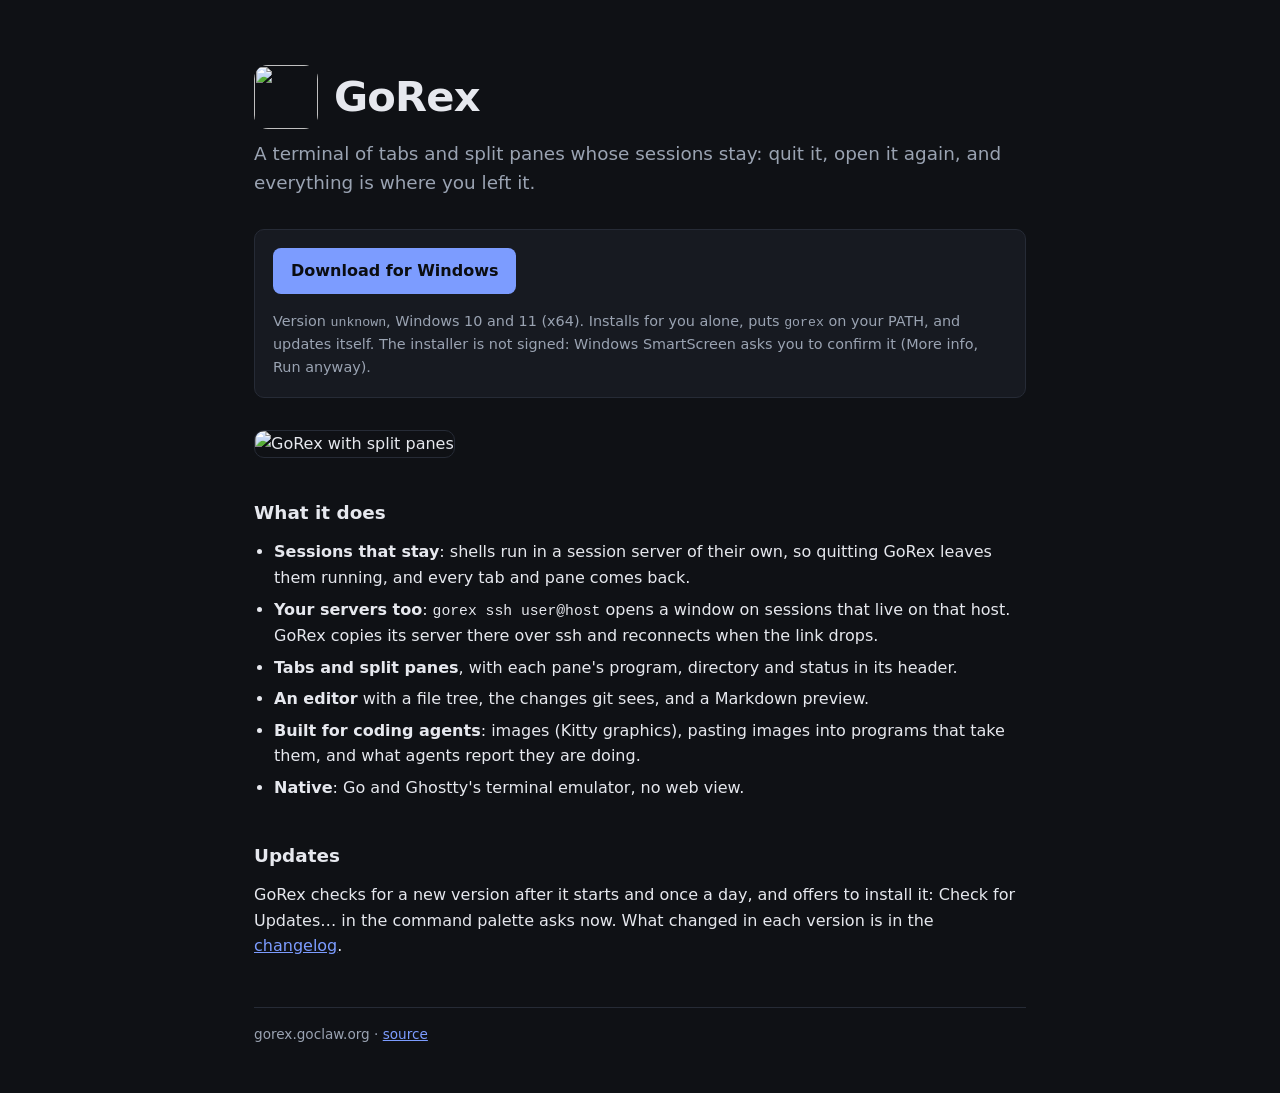
==== website/index.html @ 9ce55fa4 "Publish GoRex from gorex.goclaw.org, and update itself from there GoRex now updates itself, with MyG" ====
<!doctype html>
<html lang="en">
<head>
<meta charset="utf-8">
<meta name="viewport" content="width=device-width, initial-scale=1">
<title>GoRex: a terminal of tabs, panes and sessions that stay</title>
<link rel="icon" type="image/png" href="icon.png">
<link rel="apple-touch-icon" href="icon.png">
<meta name="description" content="GoRex is a native terminal of tabs and split panes whose sessions outlive the app, on this machine or on your servers over ssh.">
<style>
  :root {
    --bg: #0f1115;
    --panel: #171a21;
    --border: #262b36;
    --text: #e6e8ee;
    --muted: #9aa3b2;
    --accent: #7c9cff;
  }
  * { box-sizing: border-box; }
  body {
    margin: 0;
    background: var(--bg);
    color: var(--text);
    font: 16px/1.6 system-ui, -apple-system, "Segoe UI", Roboto, sans-serif;
  }
  main { max-width: 820px; margin: 0 auto; padding: 64px 24px 48px; }
  .brand { display: flex; align-items: center; gap: 16px; margin-bottom: 8px; }
  .brand img { width: 64px; height: 64px; border-radius: 14px; }
  h1 { font-size: 2.6rem; margin: 0; letter-spacing: -0.02em; }
  h2 { font-size: 1.15rem; margin: 40px 0 12px; }
  .tagline { color: var(--muted); font-size: 1.15rem; margin: 0 0 32px; }
  p { margin: 0 0 12px; }
  a { color: var(--accent); }
  code { font-family: ui-monospace, "Cascadia Code", Consolas, monospace; font-size: 0.92em; }
  .download {
    display: flex; align-items: center; gap: 16px; flex-wrap: wrap;
    background: var(--panel); border: 1px solid var(--border); border-radius: 10px; padding: 18px;
  }
  .download a.button {
    background: var(--accent); color: #0b0d11; text-decoration: none; font-weight: 600;
    border-radius: 8px; padding: 10px 18px;
  }
  .download .note { color: var(--muted); font-size: 0.9rem; margin: 0; }
  .shot { width: 100%; border-radius: 10px; border: 1px solid var(--border); margin-top: 32px; }
  ul.features { padding-left: 20px; margin: 0; }
  ul.features li { margin-bottom: 6px; }
  footer { color: var(--muted); font-size: 0.85rem; margin-top: 48px; border-top: 1px solid var(--border); padding-top: 16px; }
</style>
</head>
<body>
<main>
  <div class="brand"><img src="icon.png" alt=""><h1>GoRex</h1></div>
  <p class="tagline">A terminal of tabs and split panes whose sessions stay: quit it, open it again, and everything is where you left it.</p>

  <div class="download">
    <a class="button" id="download" href="download/GoRex-Setup-amd64.exe">Download for Windows</a>
    <p class="note">Version <code id="version">unknown</code>, Windows 10 and 11 (x64).
      Installs for you alone, puts <code>gorex</code> on your PATH, and updates itself.
      The installer is not signed: Windows SmartScreen asks you to confirm it (More info, Run anyway).</p>
  </div>

  <img class="shot" src="screenshot.png" alt="GoRex with split panes">

  <h2>What it does</h2>
  <ul class="features">
    <li><strong>Sessions that stay</strong>: shells run in a session server of their own, so quitting GoRex leaves them running, and every tab and pane comes back.</li>
    <li><strong>Your servers too</strong>: <code>gorex ssh user@host</code> opens a window on sessions that live on that host. GoRex copies its server there over ssh and reconnects when the link drops.</li>
    <li><strong>Tabs and split panes</strong>, with each pane's program, directory and status in its header.</li>
    <li><strong>An editor</strong> with a file tree, the changes git sees, and a Markdown preview.</li>
    <li><strong>Built for coding agents</strong>: images (Kitty graphics), pasting images into programs that take them, and what agents report they are doing.</li>
    <li><strong>Native</strong>: Go and Ghostty's terminal emulator, no web view.</li>
  </ul>

  <h2>Updates</h2>
  <p>GoRex checks for a new version after it starts and once a day, and offers to install it: Check for Updates… in the command
  palette asks now. What changed in each version is in the <a href="https://github.com/roelfdiedericks/gorex/blob/master/CHANGELOG.md">changelog</a>.</p>

  <footer>gorex.goclaw.org · <a href="https://github.com/roelfdiedericks/gorex">source</a></footer>
</main>
<script>
  fetch("download/VERSION", { cache: "no-store" })
    .then(response => response.ok ? response.text() : Promise.reject())
    .then(text => { document.getElementById("version").textContent = text.trim(); })
    .catch(() => {});
</script>
</body>
</html>
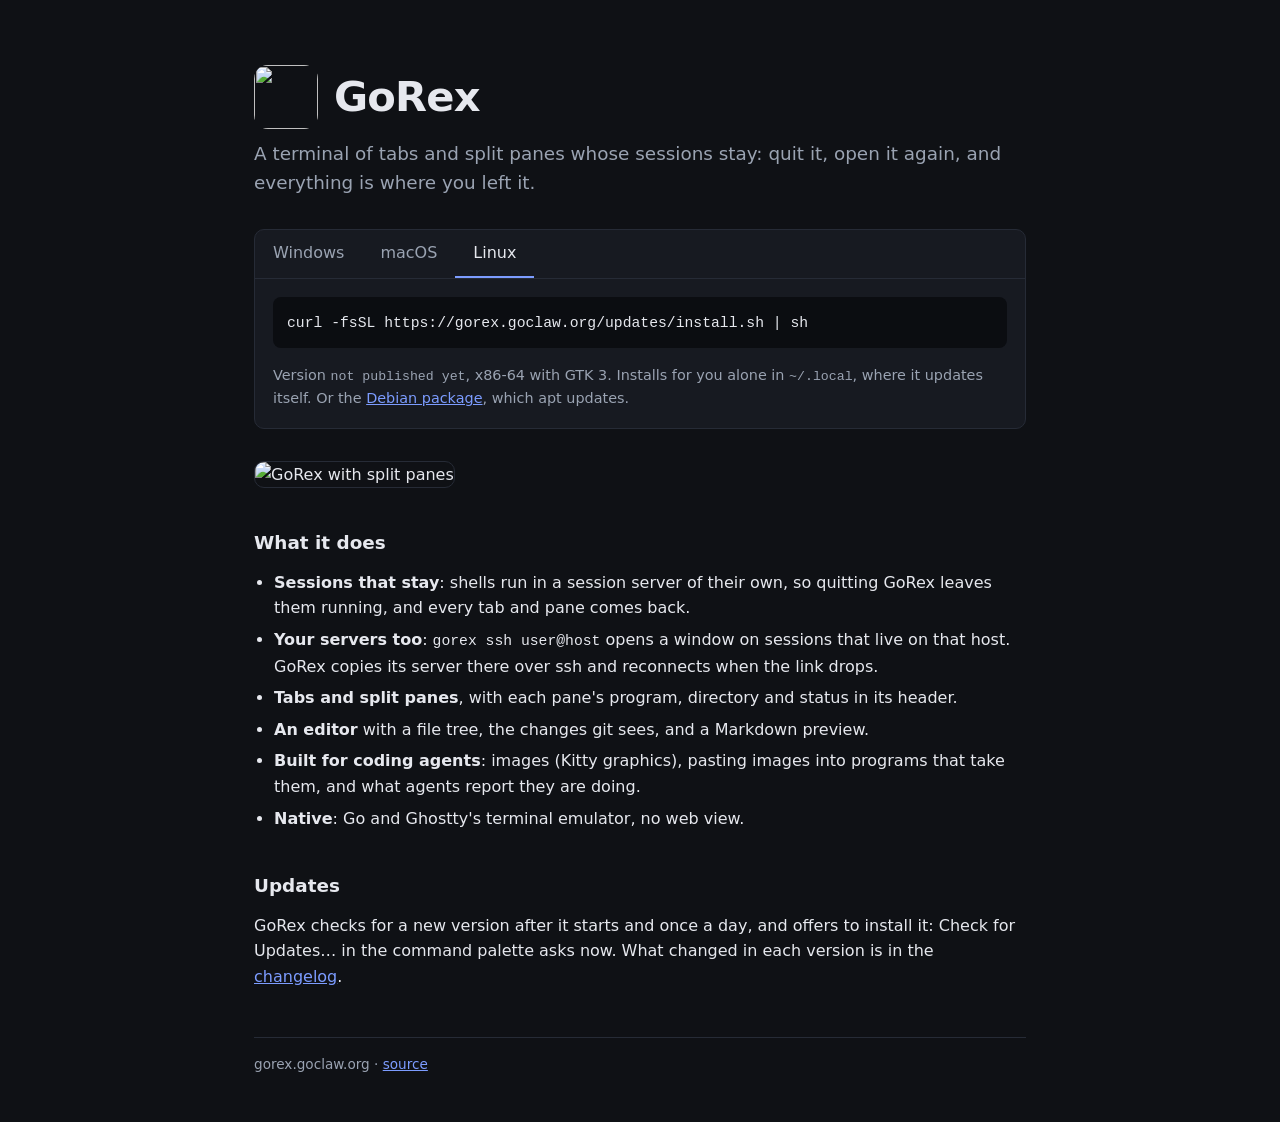
==== commit 60fc1d31: "Publish macOS and Linux builds on gorex.goclaw.org too The site carries windows/amd64, darwin/arm64 " ====
--- a/website/index.html
+++ b/website/index.html
@@ -32,15 +32,20 @@
   p { margin: 0 0 12px; }
   a { color: var(--accent); }
   code { font-family: ui-monospace, "Cascadia Code", Consolas, monospace; font-size: 0.92em; }
-  .download {
-    display: flex; align-items: center; gap: 16px; flex-wrap: wrap;
-    background: var(--panel); border: 1px solid var(--border); border-radius: 10px; padding: 18px;
+  .download { background: var(--panel); border: 1px solid var(--border); border-radius: 10px; overflow: hidden; }
+  .tabs { display: flex; border-bottom: 1px solid var(--border); }
+  .tabs button {
+    background: none; border: 0; border-bottom: 2px solid transparent; color: var(--muted);
+    font: inherit; padding: 10px 18px; cursor: pointer;
   }
-  .download a.button {
+  .tabs button[aria-selected="true"] { color: var(--text); border-bottom-color: var(--accent); }
+  .platform { display: flex; align-items: center; gap: 16px; flex-wrap: wrap; padding: 18px; }
+  .platform a.button {
     background: var(--accent); color: #0b0d11; text-decoration: none; font-weight: 600;
     border-radius: 8px; padding: 10px 18px;
   }
-  .download .note { color: var(--muted); font-size: 0.9rem; margin: 0; }
+  .platform .command { flex: 1 1 100%; background: #0b0d11; border-radius: 8px; padding: 12px 14px; overflow-x: auto; white-space: nowrap; }
+  .platform .note { color: var(--muted); font-size: 0.9rem; margin: 0; }
   .shot { width: 100%; border-radius: 10px; border: 1px solid var(--border); margin-top: 32px; }
   ul.features { padding-left: 20px; margin: 0; }
   ul.features li { margin-bottom: 6px; }
@@ -53,10 +58,12 @@
   <p class="tagline">A terminal of tabs and split panes whose sessions stay: quit it, open it again, and everything is where you left it.</p>
 
   <div class="download">
-    <a class="button" id="download" href="download/GoRex-Setup-amd64.exe">Download for Windows</a>
-    <p class="note">Version <code id="version">unknown</code>, Windows 10 and 11 (x64).
-      Installs for you alone, puts <code>gorex</code> on your PATH, and updates itself.
-      The installer is not signed: Windows SmartScreen asks you to confirm it (More info, Run anyway).</p>
+    <div class="tabs" role="tablist">
+      <button role="tab" data-os="windows" aria-selected="true">Windows</button>
+      <button role="tab" data-os="macos" aria-selected="false">macOS</button>
+      <button role="tab" data-os="linux" aria-selected="false">Linux</button>
+    </div>
+    <div class="platform" id="platform"></div>
   </div>
 
   <img class="shot" src="screenshot.png" alt="GoRex with split panes">
@@ -78,10 +85,41 @@
   <footer>gorex.goclaw.org · <a href="https://github.com/roelfdiedericks/gorex">source</a></footer>
 </main>
 <script>
-  fetch("download/VERSION", { cache: "no-store" })
-    .then(response => response.ok ? response.text() : Promise.reject())
-    .then(text => { document.getElementById("version").textContent = text.trim(); })
-    .catch(() => {});
+  const platforms = {
+    windows: {
+      manifest: "update-windows-amd64.json",
+      html: `<a class="button" href="download/GoRex-Setup-amd64.exe">Download for Windows</a>
+        <p class="note">Version <code class="version">…</code>, Windows 10 and 11 (x64). Installs for you alone, puts
+        <code>gorex</code> on your PATH, and updates itself. The installer is not signed: Windows SmartScreen asks you to
+        confirm it (More info, Run anyway).</p>`
+    },
+    macos: {
+      manifest: "update-darwin-arm64.json",
+      html: `<a class="button" href="download/GoRex-arm64.dmg">Download for macOS</a>
+        <p class="note">Version <code class="version">…</code>, Apple silicon, macOS 13 or later. Drag GoRex to
+        Applications; it updates itself. It is not notarized: the first time, right-click GoRex and choose Open, or run
+        <code>xattr -dr com.apple.quarantine /Applications/GoRex.app</code>.</p>`
+    },
+    linux: {
+      manifest: "update-linux-amd64.json",
+      html: `<div class="command"><code>curl -fsSL https://gorex.goclaw.org/updates/install.sh | sh</code></div>
+        <p class="note">Version <code class="version">…</code>, x86-64 with GTK 3. Installs for you alone in
+        <code>~/.local</code>, where it updates itself. Or the <a href="download/gorex-amd64.deb">Debian package</a>,
+        which apt updates.</p>`
+    }
+  };
+  const tabs = document.querySelectorAll(".tabs button");
+  const body = document.getElementById("platform");
+  function select(os) {
+    tabs.forEach(tab => tab.setAttribute("aria-selected", String(tab.dataset.os === os)));
+    body.innerHTML = platforms[os].html;
+    fetch("updates/" + platforms[os].manifest, { cache: "no-store" })
+      .then(response => response.ok ? response.json() : Promise.reject())
+      .then(m => { body.querySelector(".version").textContent = m.version; })
+      .catch(() => { body.querySelector(".version").textContent = "not published yet"; });
+  }
+  tabs.forEach(tab => tab.addEventListener("click", () => select(tab.dataset.os)));
+  select(/Windows/i.test(navigator.userAgent) ? "windows" : /Macintosh|Mac OS X/i.test(navigator.userAgent) ? "macos" : "linux");
 </script>
 </body>
 </html>
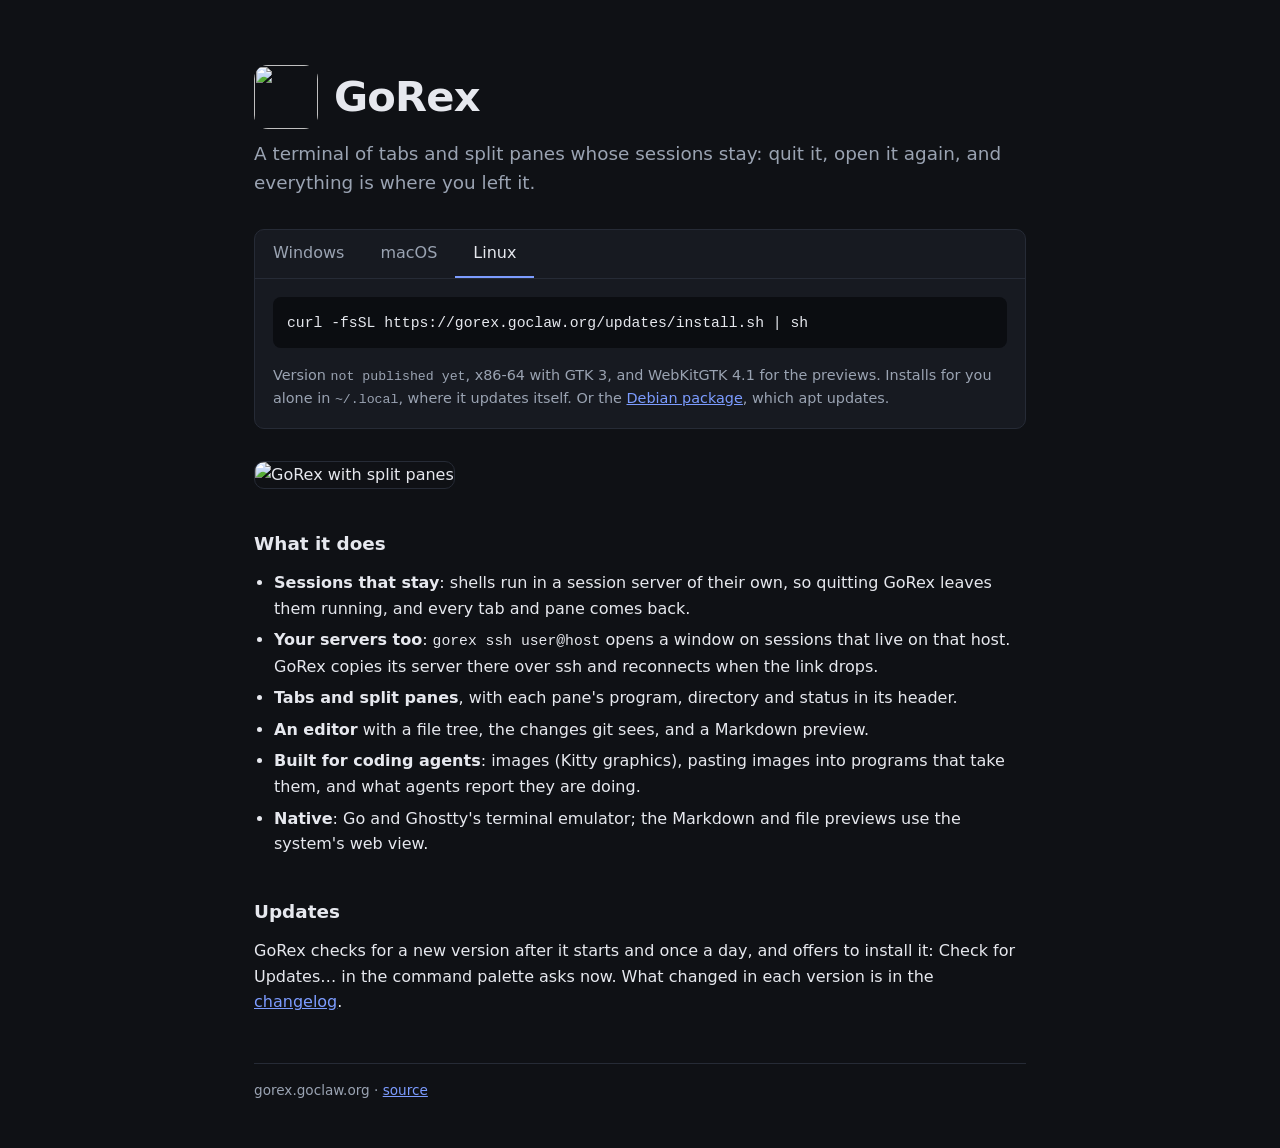
==== commit b011c965: "Say on the site that the previews use the system's web view The Markdown and file previews are a web" ====
--- a/website/index.html
+++ b/website/index.html
@@ -75,7 +75,7 @@
     <li><strong>Tabs and split panes</strong>, with each pane's program, directory and status in its header.</li>
     <li><strong>An editor</strong> with a file tree, the changes git sees, and a Markdown preview.</li>
     <li><strong>Built for coding agents</strong>: images (Kitty graphics), pasting images into programs that take them, and what agents report they are doing.</li>
-    <li><strong>Native</strong>: Go and Ghostty's terminal emulator, no web view.</li>
+    <li><strong>Native</strong>: Go and Ghostty's terminal emulator; the Markdown and file previews use the system's web view.</li>
   </ul>
 
   <h2>Updates</h2>
@@ -103,7 +103,7 @@
     linux: {
       manifest: "update-linux-amd64.json",
       html: `<div class="command"><code>curl -fsSL https://gorex.goclaw.org/updates/install.sh | sh</code></div>
-        <p class="note">Version <code class="version">…</code>, x86-64 with GTK 3. Installs for you alone in
+        <p class="note">Version <code class="version">…</code>, x86-64 with GTK 3, and WebKitGTK 4.1 for the previews. Installs for you alone in
         <code>~/.local</code>, where it updates itself. Or the <a href="download/gorex-amd64.deb">Debian package</a>,
         which apt updates.</p>`
     }
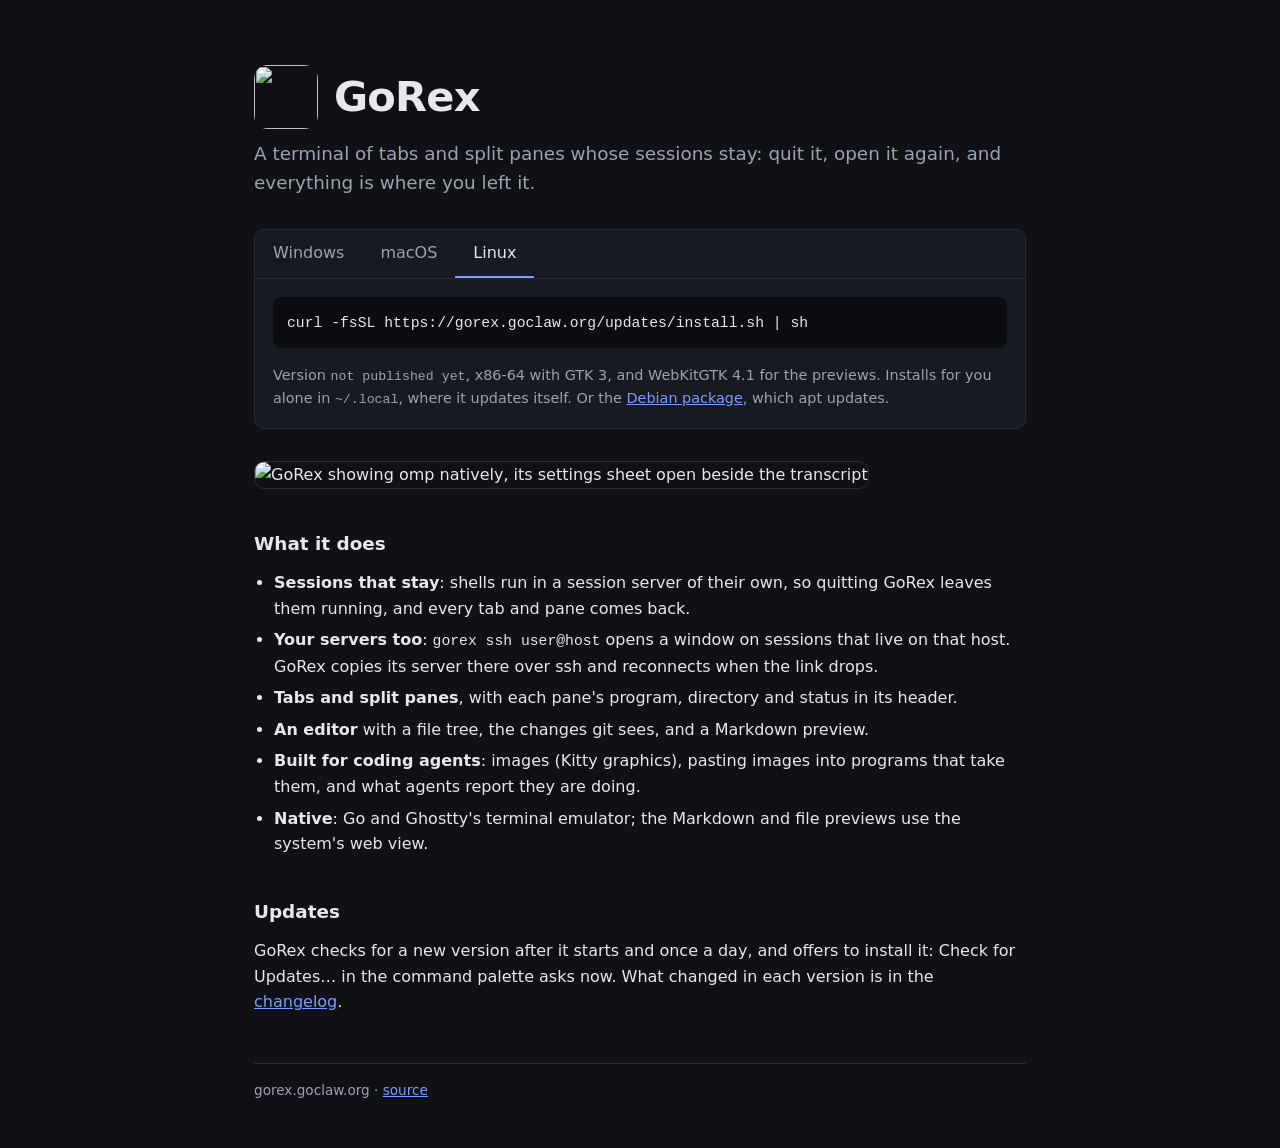
==== commit ab32071f: "Show omp drawn natively in the screenshot The README's and the website's screenshot is GoRex with om" ====
--- a/website/index.html
+++ b/website/index.html
@@ -66,7 +66,7 @@
     <div class="platform" id="platform"></div>
   </div>
 
-  <img class="shot" src="screenshot.png" alt="GoRex with split panes">
+  <img class="shot" src="screenshot.png" alt="GoRex showing omp natively, its settings sheet open beside the transcript">
 
   <h2>What it does</h2>
   <ul class="features">
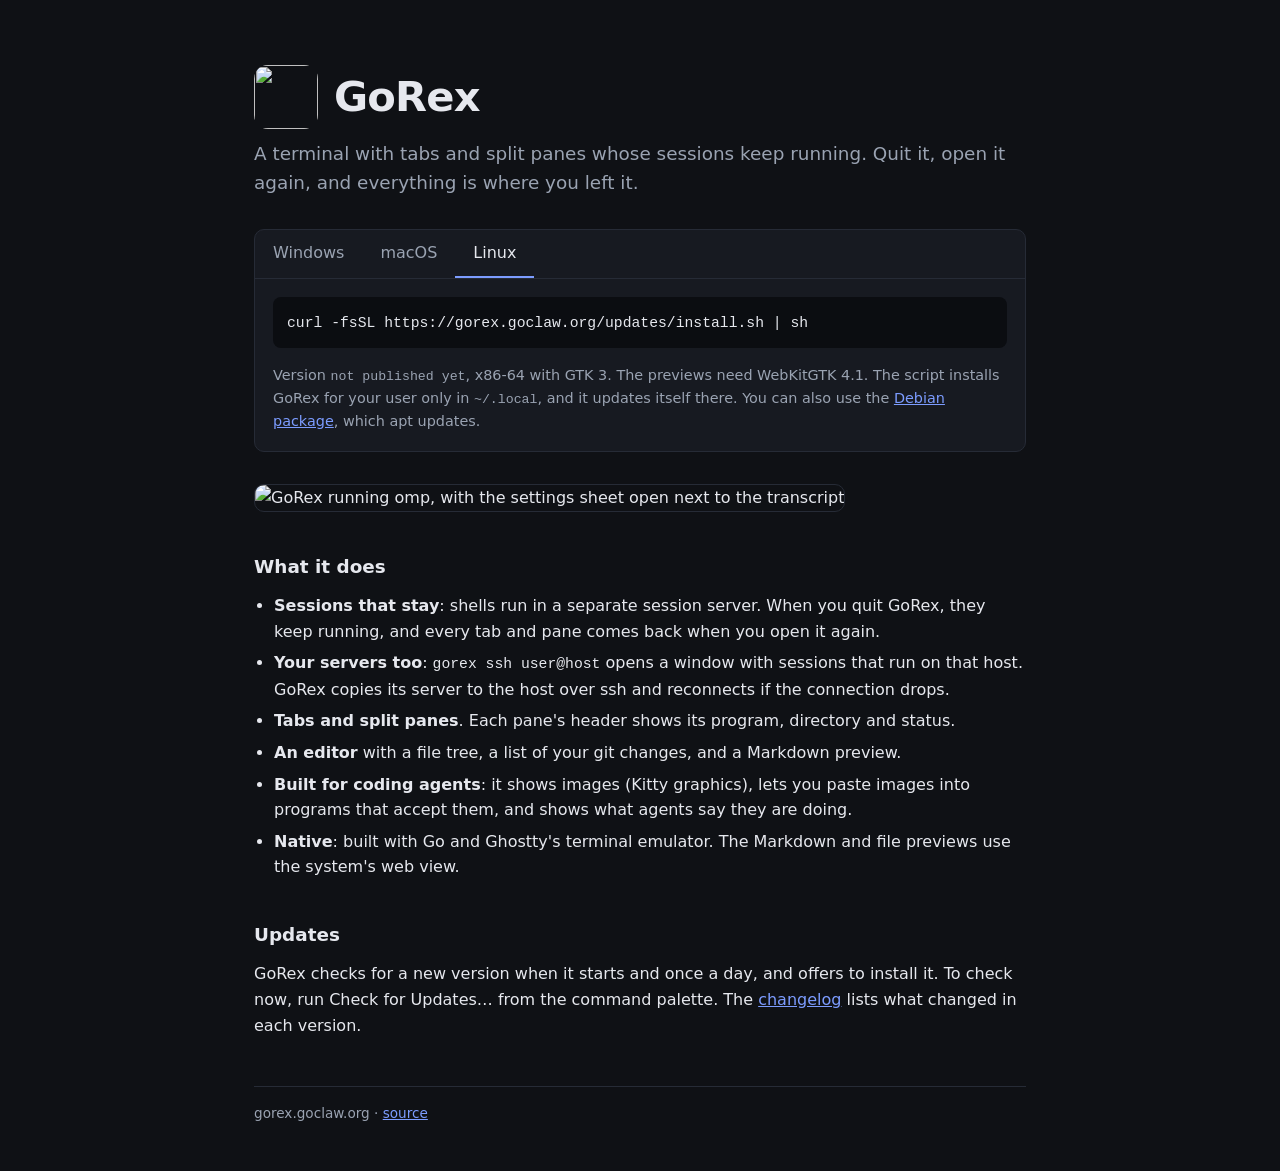
==== commit 781c33d7: "Write the text people read in plain English The README, the changelog, the website page, the message" ====
--- a/website/index.html
+++ b/website/index.html
@@ -3,10 +3,10 @@
 <head>
 <meta charset="utf-8">
 <meta name="viewport" content="width=device-width, initial-scale=1">
-<title>GoRex: a terminal of tabs, panes and sessions that stay</title>
+<title>GoRex: a terminal with tabs, panes and sessions that keep running</title>
 <link rel="icon" type="image/png" href="icon.png">
 <link rel="apple-touch-icon" href="icon.png">
-<meta name="description" content="GoRex is a native terminal of tabs and split panes whose sessions outlive the app, on this machine or on your servers over ssh.">
+<meta name="description" content="GoRex is a native terminal with tabs and split panes. Its sessions keep running after you quit the app, on this computer or on your servers over ssh.">
 <style>
   :root {
     --bg: #0f1115;
@@ -55,7 +55,7 @@
 <body>
 <main>
   <div class="brand"><img src="icon.png" alt=""><h1>GoRex</h1></div>
-  <p class="tagline">A terminal of tabs and split panes whose sessions stay: quit it, open it again, and everything is where you left it.</p>
+  <p class="tagline">A terminal with tabs and split panes whose sessions keep running. Quit it, open it again, and everything is where you left it.</p>
 
   <div class="download">
     <div class="tabs" role="tablist">
@@ -66,21 +66,21 @@
     <div class="platform" id="platform"></div>
   </div>
 
-  <img class="shot" src="screenshot.png" alt="GoRex showing omp natively, its settings sheet open beside the transcript">
+  <img class="shot" src="screenshot.png" alt="GoRex running omp, with the settings sheet open next to the transcript">
 
   <h2>What it does</h2>
   <ul class="features">
-    <li><strong>Sessions that stay</strong>: shells run in a session server of their own, so quitting GoRex leaves them running, and every tab and pane comes back.</li>
-    <li><strong>Your servers too</strong>: <code>gorex ssh user@host</code> opens a window on sessions that live on that host. GoRex copies its server there over ssh and reconnects when the link drops.</li>
-    <li><strong>Tabs and split panes</strong>, with each pane's program, directory and status in its header.</li>
-    <li><strong>An editor</strong> with a file tree, the changes git sees, and a Markdown preview.</li>
-    <li><strong>Built for coding agents</strong>: images (Kitty graphics), pasting images into programs that take them, and what agents report they are doing.</li>
-    <li><strong>Native</strong>: Go and Ghostty's terminal emulator; the Markdown and file previews use the system's web view.</li>
+    <li><strong>Sessions that stay</strong>: shells run in a separate session server. When you quit GoRex, they keep running, and every tab and pane comes back when you open it again.</li>
+    <li><strong>Your servers too</strong>: <code>gorex ssh user@host</code> opens a window with sessions that run on that host. GoRex copies its server to the host over ssh and reconnects if the connection drops.</li>
+    <li><strong>Tabs and split panes</strong>. Each pane's header shows its program, directory and status.</li>
+    <li><strong>An editor</strong> with a file tree, a list of your git changes, and a Markdown preview.</li>
+    <li><strong>Built for coding agents</strong>: it shows images (Kitty graphics), lets you paste images into programs that accept them, and shows what agents say they are doing.</li>
+    <li><strong>Native</strong>: built with Go and Ghostty's terminal emulator. The Markdown and file previews use the system's web view.</li>
   </ul>
 
   <h2>Updates</h2>
-  <p>GoRex checks for a new version after it starts and once a day, and offers to install it: Check for Updates… in the command
-  palette asks now. What changed in each version is in the <a href="https://github.com/roelfdiedericks/gorex/blob/master/CHANGELOG.md">changelog</a>.</p>
+  <p>GoRex checks for a new version when it starts and once a day, and offers to install it. To check now, run Check for Updates… from the command
+  palette. The <a href="https://github.com/roelfdiedericks/gorex/blob/master/CHANGELOG.md">changelog</a> lists what changed in each version.</p>
 
   <footer>gorex.goclaw.org · <a href="https://github.com/roelfdiedericks/gorex">source</a></footer>
 </main>
@@ -89,22 +89,22 @@
     windows: {
       manifest: "update-windows-amd64.json",
       html: `<a class="button" href="download/GoRex-Setup-amd64.exe">Download for Windows</a>
-        <p class="note">Version <code class="version">…</code>, Windows 10 and 11 (x64). Installs for you alone, puts
-        <code>gorex</code> on your PATH, and updates itself. The installer is not signed: Windows SmartScreen asks you to
-        confirm it (More info, Run anyway).</p>`
+        <p class="note">Version <code class="version">…</code>, Windows 10 and 11 (x64). It installs for your user only, adds
+        <code>gorex</code> to your PATH, and updates itself. The installer is not signed, so Windows SmartScreen asks you to
+        confirm it: click More info, then Run anyway.</p>`
     },
     macos: {
       manifest: "update-darwin-arm64.json",
       html: `<a class="button" href="download/GoRex-arm64.dmg">Download for macOS</a>
         <p class="note">Version <code class="version">…</code>, Apple silicon, macOS 13 or later. Drag GoRex to
-        Applications; it updates itself. It is not notarized: the first time, right-click GoRex and choose Open, or run
+        Applications; it updates itself. The app is not notarized. The first time, right-click GoRex and choose Open, or run
         <code>xattr -dr com.apple.quarantine /Applications/GoRex.app</code>.</p>`
     },
     linux: {
       manifest: "update-linux-amd64.json",
       html: `<div class="command"><code>curl -fsSL https://gorex.goclaw.org/updates/install.sh | sh</code></div>
-        <p class="note">Version <code class="version">…</code>, x86-64 with GTK 3, and WebKitGTK 4.1 for the previews. Installs for you alone in
-        <code>~/.local</code>, where it updates itself. Or the <a href="download/gorex-amd64.deb">Debian package</a>,
+        <p class="note">Version <code class="version">…</code>, x86-64 with GTK 3. The previews need WebKitGTK 4.1. The script installs GoRex for your user only in
+        <code>~/.local</code>, and it updates itself there. You can also use the <a href="download/gorex-amd64.deb">Debian package</a>,
         which apt updates.</p>`
     }
   };
